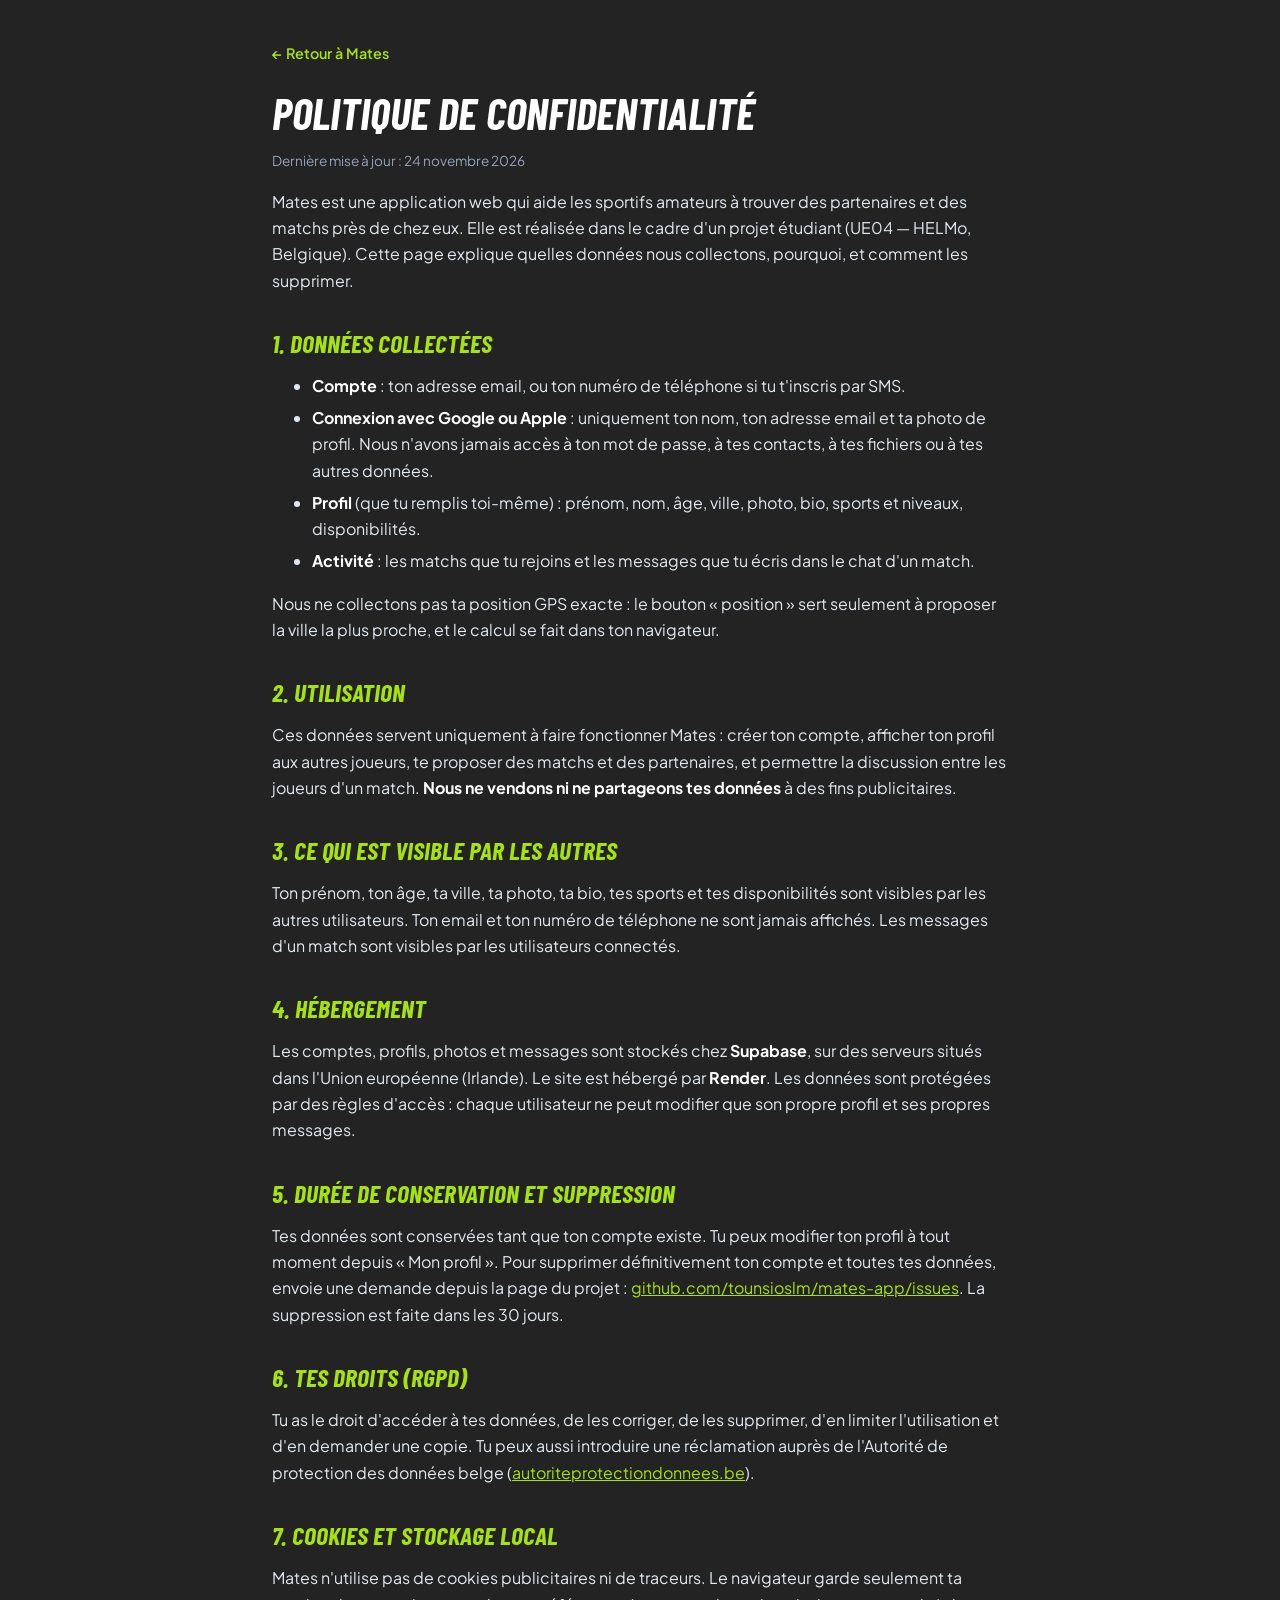
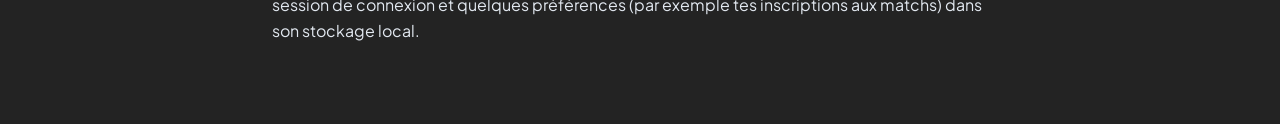
==== confidentialite.html @ 3c29d2a1 "Ajoute la politique de confidentialité et les conditions d'utilisation Co-Authored-By: Claude Opus 5" ====
<!DOCTYPE html>
<html lang="fr">
<head>
  <meta charset="UTF-8">
  <meta name="viewport" content="width=device-width, initial-scale=1.0">
  <title>Mates — Politique de confidentialité</title>
  <link rel="icon" href="assets/favicon-64.png">
  <link href="https://fonts.googleapis.com/css2?family=Plus+Jakarta+Sans:wght@400;600;800&family=Barlow+Condensed:ital,wght@1,700&display=swap" rel="stylesheet">
  <link rel="stylesheet" href="css/legal.css">
</head>
<body>
  <main>
    <a class="back" href="./">← Retour à Mates</a>
    <h1>Politique de confidentialité</h1>
    <p class="muted">Dernière mise à jour : 24 novembre 2026</p>

    <p>Mates est une application web qui aide les sportifs amateurs à trouver des partenaires et des matchs
      près de chez eux. Elle est réalisée dans le cadre d'un projet étudiant (UE04 — HELMo, Belgique).
      Cette page explique quelles données nous collectons, pourquoi, et comment les supprimer.</p>

    <h2>1. Données collectées</h2>
    <ul>
      <li><strong>Compte</strong> : ton adresse email, ou ton numéro de téléphone si tu t'inscris par SMS.</li>
      <li><strong>Connexion avec Google ou Apple</strong> : uniquement ton nom, ton adresse email et ta photo de profil.
        Nous n'avons jamais accès à ton mot de passe, à tes contacts, à tes fichiers ou à tes autres données.</li>
      <li><strong>Profil</strong> (que tu remplis toi-même) : prénom, nom, âge, ville, photo, bio, sports et niveaux, disponibilités.</li>
      <li><strong>Activité</strong> : les matchs que tu rejoins et les messages que tu écris dans le chat d'un match.</li>
    </ul>
    <p>Nous ne collectons pas ta position GPS exacte : le bouton « position » sert seulement à proposer la ville la plus proche,
      et le calcul se fait dans ton navigateur.</p>

    <h2>2. Utilisation</h2>
    <p>Ces données servent uniquement à faire fonctionner Mates : créer ton compte, afficher ton profil aux autres joueurs,
      te proposer des matchs et des partenaires, et permettre la discussion entre les joueurs d'un match.
      <strong>Nous ne vendons ni ne partageons tes données</strong> à des fins publicitaires.</p>

    <h2>3. Ce qui est visible par les autres</h2>
    <p>Ton prénom, ton âge, ta ville, ta photo, ta bio, tes sports et tes disponibilités sont visibles par les autres utilisateurs.
      Ton email et ton numéro de téléphone ne sont jamais affichés. Les messages d'un match sont visibles par les utilisateurs connectés.</p>

    <h2>4. Hébergement</h2>
    <p>Les comptes, profils, photos et messages sont stockés chez <strong>Supabase</strong>, sur des serveurs situés
      dans l'Union européenne (Irlande). Le site est hébergé par <strong>Render</strong>.
      Les données sont protégées par des règles d'accès : chaque utilisateur ne peut modifier que son propre profil et ses propres messages.</p>

    <h2>5. Durée de conservation et suppression</h2>
    <p>Tes données sont conservées tant que ton compte existe. Tu peux modifier ton profil à tout moment depuis « Mon profil ».
      Pour supprimer définitivement ton compte et toutes tes données, envoie une demande depuis la page du projet :
      <a href="https://github.com/tounsioslm/mates-app/issues" rel="noopener">github.com/tounsioslm/mates-app/issues</a>.
      La suppression est faite dans les 30 jours.</p>

    <h2>6. Tes droits (RGPD)</h2>
    <p>Tu as le droit d'accéder à tes données, de les corriger, de les supprimer, d'en limiter l'utilisation et d'en demander une copie.
      Tu peux aussi introduire une réclamation auprès de l'Autorité de protection des données belge
      (<a href="https://www.autoriteprotectiondonnees.be" rel="noopener">autoriteprotectiondonnees.be</a>).</p>

    <h2>7. Cookies et stockage local</h2>
    <p>Mates n'utilise pas de cookies publicitaires ni de traceurs. Le navigateur garde seulement ta session de connexion
      et quelques préférences (par exemple tes inscriptions aux matchs) dans son stockage local.</p>
  </main>
</body>
</html>
---- css/legal.css ----
/* Pages légales (confidentialité, conditions) */
body {
  margin: 0;
  background: #232323;
  color: #e2e8f0;
  font-family: 'Plus Jakarta Sans', system-ui, sans-serif;
  line-height: 1.65;
}
main {
  max-width: 46rem;
  margin: 0 auto;
  padding: 2.5rem 1rem 4rem;
}
h1, h2 {
  font-family: 'Barlow Condensed', 'Plus Jakarta Sans', sans-serif;
  font-style: italic;
  text-transform: uppercase;
  color: #fff;
  line-height: 1.05;
}
h1 { font-size: 2.75rem; margin: 1.5rem 0 0.25rem; }
h2 { font-size: 1.6rem; margin: 2.25rem 0 0.5rem; color: #A6E20E; }
a { color: #A6E20E; }
.back { font-weight: 600; text-decoration: none; font-size: 0.9rem; }
.muted { color: #94a3b8; font-size: 0.85rem; }
li { margin: 0.35rem 0; }
strong { color: #fff; }
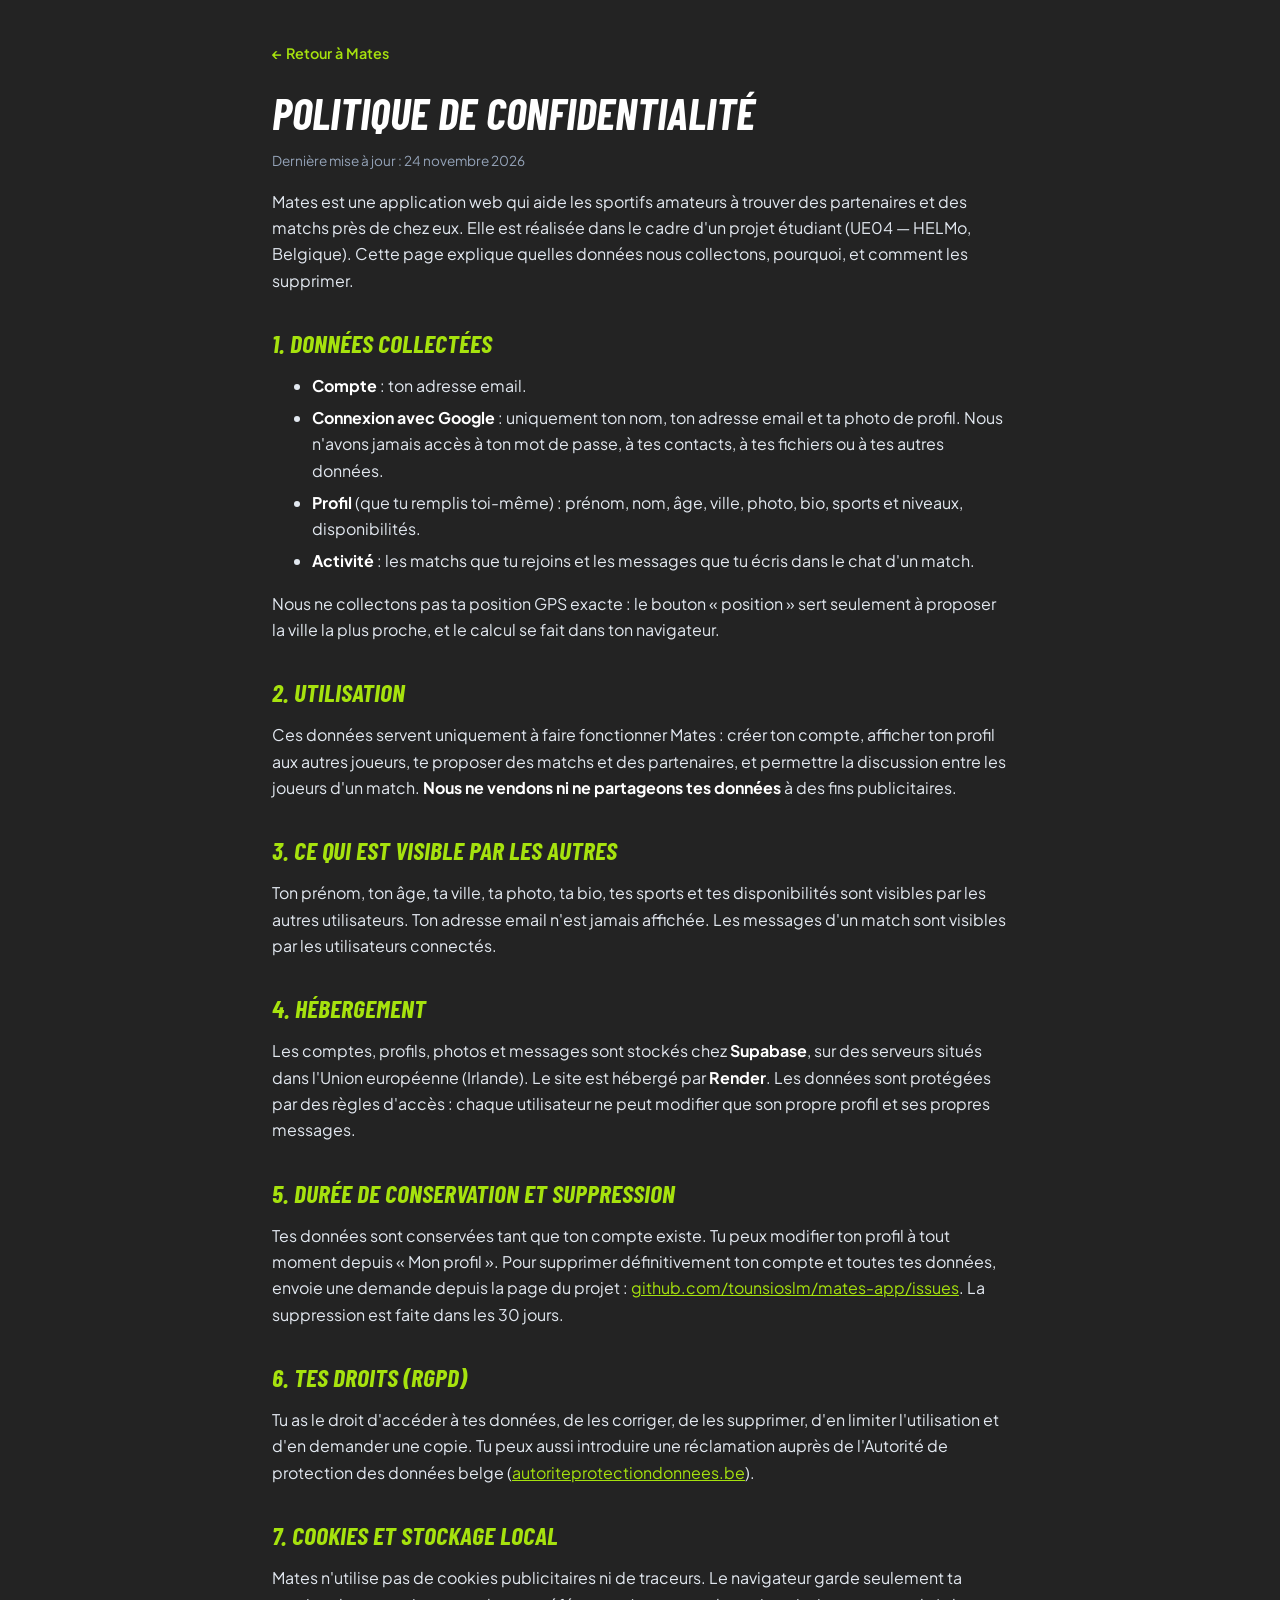
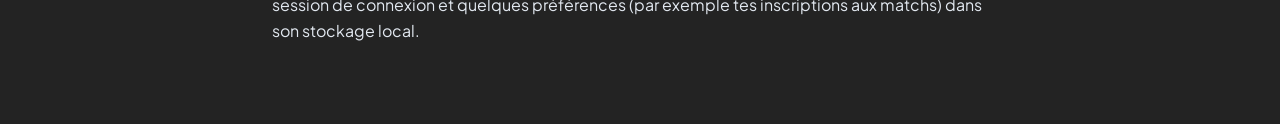
==== commit f27336b9: "Retire la connexion Apple et par SMS (Google + email uniquement) Co-Authored-By: Claude Opus 5.5 <no" ====
--- a/confidentialite.html
+++ b/confidentialite.html
@@ -20,8 +20,8 @@
 
     <h2>1. Données collectées</h2>
     <ul>
-      <li><strong>Compte</strong> : ton adresse email, ou ton numéro de téléphone si tu t'inscris par SMS.</li>
-      <li><strong>Connexion avec Google ou Apple</strong> : uniquement ton nom, ton adresse email et ta photo de profil.
+      <li><strong>Compte</strong> : ton adresse email.</li>
+      <li><strong>Connexion avec Google</strong> : uniquement ton nom, ton adresse email et ta photo de profil.
         Nous n'avons jamais accès à ton mot de passe, à tes contacts, à tes fichiers ou à tes autres données.</li>
       <li><strong>Profil</strong> (que tu remplis toi-même) : prénom, nom, âge, ville, photo, bio, sports et niveaux, disponibilités.</li>
       <li><strong>Activité</strong> : les matchs que tu rejoins et les messages que tu écris dans le chat d'un match.</li>
@@ -36,7 +36,7 @@
 
     <h2>3. Ce qui est visible par les autres</h2>
     <p>Ton prénom, ton âge, ta ville, ta photo, ta bio, tes sports et tes disponibilités sont visibles par les autres utilisateurs.
-      Ton email et ton numéro de téléphone ne sont jamais affichés. Les messages d'un match sont visibles par les utilisateurs connectés.</p>
+      Ton adresse email n'est jamais affichée. Les messages d'un match sont visibles par les utilisateurs connectés.</p>
 
     <h2>4. Hébergement</h2>
     <p>Les comptes, profils, photos et messages sont stockés chez <strong>Supabase</strong>, sur des serveurs situés
